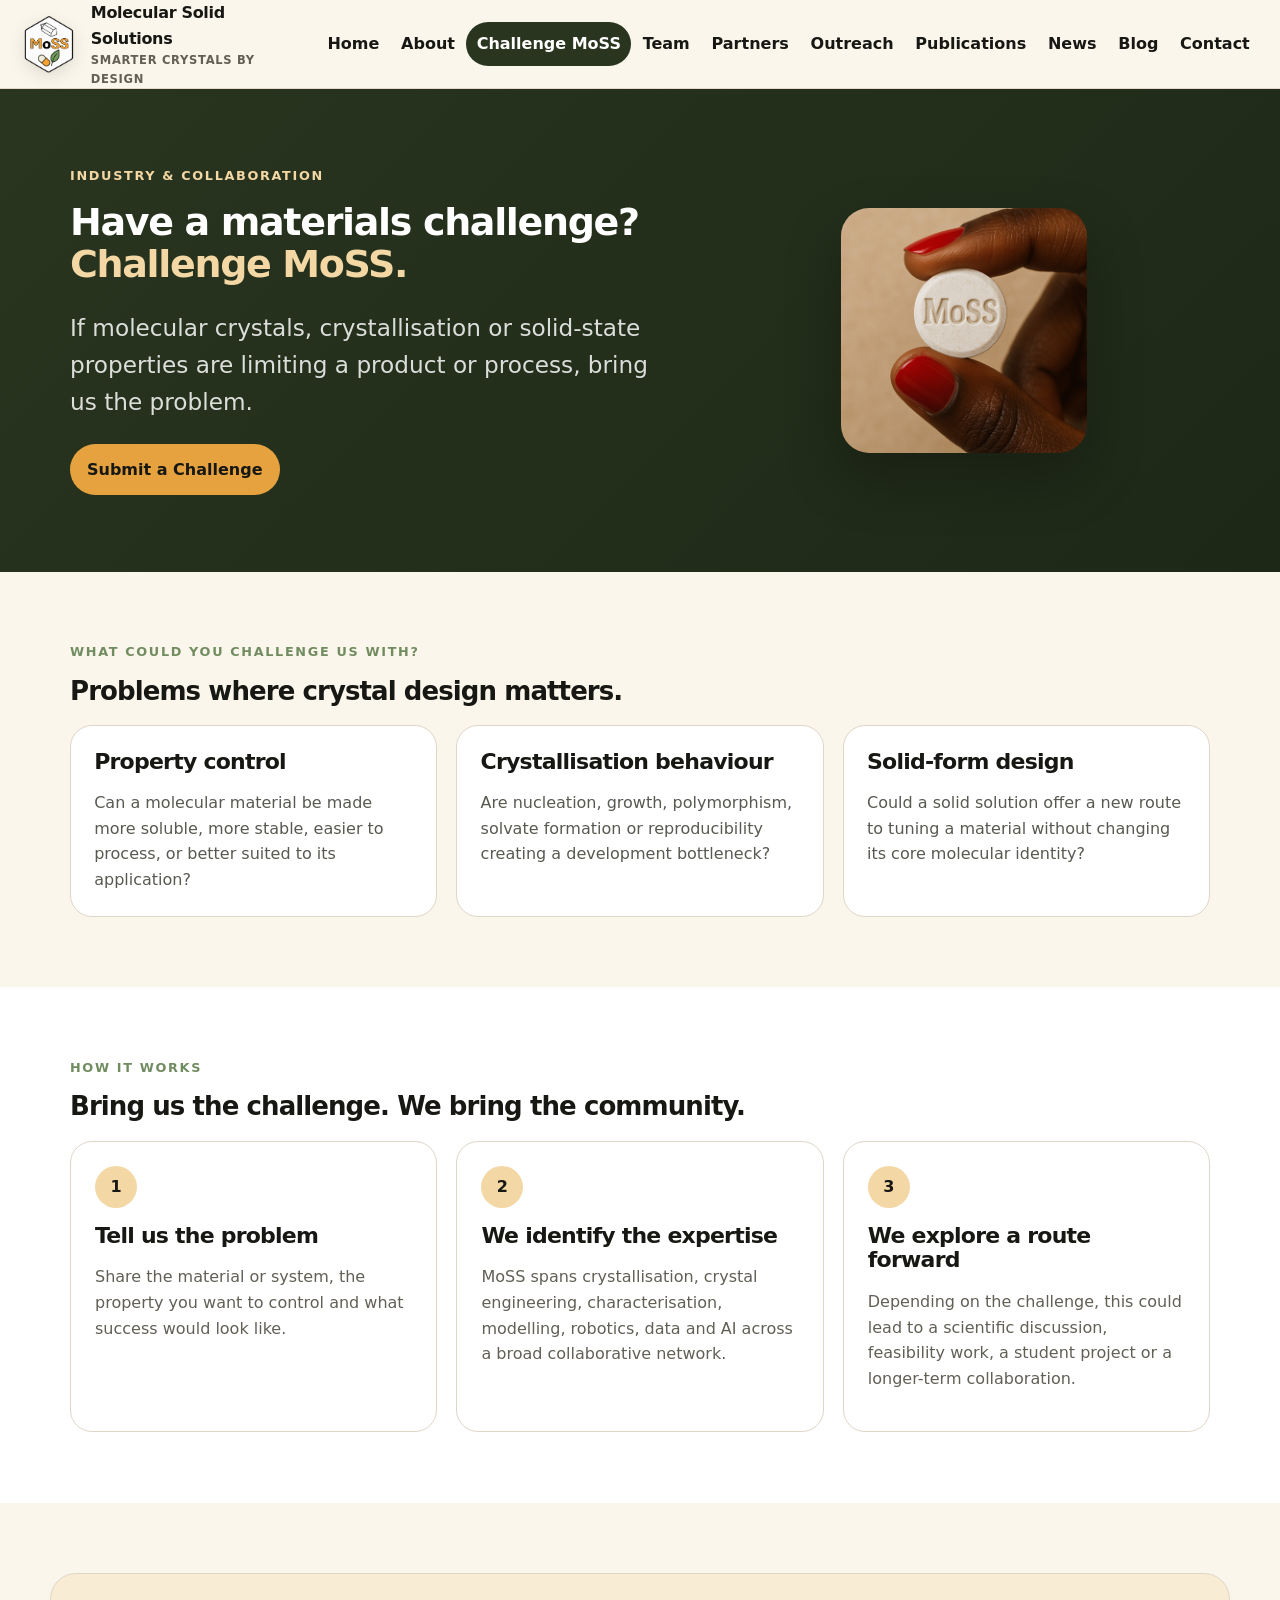
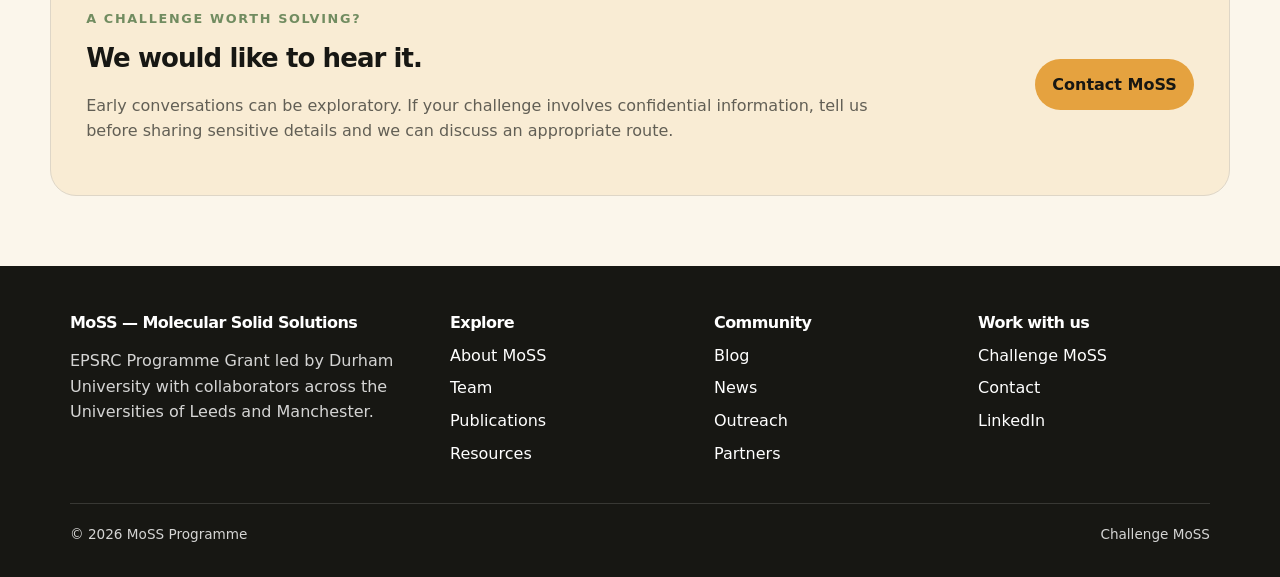
==== challenge.html @ 4984f0f9 "html ready" ====
<!doctype html>
<html lang="en">
<head>
  <meta charset="utf-8"><meta name="viewport" content="width=device-width, initial-scale=1">
  <meta name="description" content="Challenge MoSS: invite the Molecular Solid Solutions community to explore an industrial materials or crystallisation challenge.">
  <title>Challenge MoSS | Molecular Solid Solutions</title>
  <link rel="stylesheet" href="styles.css">
</head>
<body>
  <a class="skip-link" href="#main">Skip to content</a>
  <header class="site-header"><div class="nav-wrap">
    <a class="brand" href="index.html"><img class="brand-logo" src="assets/images/moss-hexagon-logo.png" alt="" width="62" height="64"><span class="brand-text">Molecular Solid Solutions<small>Smarter crystals by design</small></span></a>
    <button class="nav-toggle" type="button" aria-expanded="false" aria-controls="site-nav">Menu</button>
    <nav class="nav-links" id="site-nav" aria-label="Primary navigation"><a href="index.html">Home</a><a href="mossinfo.html">About</a><a aria-current="page" href="challenge.html">Challenge MoSS</a><a href="team.html">Team</a><a href="partners.html">Partners</a><a href="outreach.html">Outreach</a><a href="publications.html">Publications</a><a href="news.html">News</a><a href="blog.html">Blog</a><a href="contact.html">Contact</a></nav>
  </div></header>

  <main id="main">
    <section class="challenge-hero"><div class="container challenge-hero-grid"><div><p class="eyebrow">Industry & collaboration</p><h1>Have a materials challenge? <span>Challenge MoSS.</span></h1><p class="lead">If molecular crystals, crystallisation or solid-state properties are limiting a product or process, bring us the problem.</p><a class="btn orange" href="contact.html">Submit a Challenge</a></div><figure class="challenge-pill"><img src="assets/images/moss-tablet-community.png" alt="White MoSS tablet held by a dark-skinned hand"></figure></div></section>

    <section class="section"><div class="container"><p class="eyebrow">What could you challenge us with?</p><h2>Problems where crystal design matters.</h2><div class="grid-3">
      <article class="card"><h3>Property control</h3><p>Can a molecular material be made more soluble, more stable, easier to process, or better suited to its application?</p></article>
      <article class="card"><h3>Crystallisation behaviour</h3><p>Are nucleation, growth, polymorphism, solvate formation or reproducibility creating a development bottleneck?</p></article>
      <article class="card"><h3>Solid-form design</h3><p>Could a solid solution offer a new route to tuning a material without changing its core molecular identity?</p></article>
    </div></div></section>

    <section class="section alt"><div class="container"><p class="eyebrow">How it works</p><h2>Bring us the challenge. We bring the community.</h2><div class="process-grid">
      <article><div class="process-number">1</div><h3>Tell us the problem</h3><p>Share the material or system, the property you want to control and what success would look like.</p></article>
      <article><div class="process-number">2</div><h3>We identify the expertise</h3><p>MoSS spans crystallisation, crystal engineering, characterisation, modelling, robotics, data and AI across a broad collaborative network.</p></article>
      <article><div class="process-number">3</div><h3>We explore a route forward</h3><p>Depending on the challenge, this could lead to a scientific discussion, feasibility work, a student project or a longer-term collaboration.</p></article>
    </div></div></section>

    <section class="section"><div class="container challenge-callout"><div><p class="eyebrow">A challenge worth solving?</p><h2>We would like to hear it.</h2><p>Early conversations can be exploratory. If your challenge involves confidential information, tell us before sharing sensitive details and we can discuss an appropriate route.</p></div><a class="btn orange" href="contact.html">Contact MoSS</a></div></section>
  </main>

  <footer class="site-footer"><div class="container"><div class="footer-grid"><div><h3>MoSS — Molecular Solid Solutions</h3><p>EPSRC Programme Grant led by Durham University with collaborators across the Universities of Leeds and Manchester.</p></div><div><h3>Explore</h3><ul><li><a href="mossinfo.html">About MoSS</a></li><li><a href="team.html">Team</a></li><li><a href="publications.html">Publications</a></li><li><a href="resources.html">Resources</a></li></ul></div><div><h3>Community</h3><ul><li><a href="blog.html">Blog</a></li><li><a href="news.html">News</a></li><li><a href="outreach.html">Outreach</a></li><li><a href="partners.html">Partners</a></li></ul></div><div><h3>Work with us</h3><ul><li><a href="challenge.html">Challenge MoSS</a></li><li><a href="contact.html">Contact</a></li><li><a href="https://www.linkedin.com/company/molecular-solid-solutions" target="_blank" rel="noopener">LinkedIn</a></li></ul></div></div><div class="footer-bottom"><span>© <span data-year></span> MoSS Programme</span><span>Challenge MoSS</span></div></div></footer>
  <script src="script.js"></script>
</body>
</html>
---- styles.css ----
:root {
  --ink: #171713;
  --muted: #625f55;
  --paper: #fbf6eb;
  --white: #ffffff;
  --moss: #718c60;
  --moss-deep: #29351f;
  --sage: #dce5d4;
  --orange: #e5a23f;
  --orange-pale: #f3d7a4;
  --orange-soft: #f9ecd4;
  --line: #ded6c7;
  --shadow: 0 18px 45px rgba(23, 23, 19, 0.12);
  --radius: 22px;
  --max: 1180px;
}

* { box-sizing: border-box; }
html { scroll-behavior: smooth; }
body {
  margin: 0;
  font-family: Inter, ui-sans-serif, system-ui, -apple-system, BlinkMacSystemFont, "Segoe UI", sans-serif;
  color: var(--ink);
  background: var(--paper);
  line-height: 1.6;
  overflow-x: hidden;
}
img { max-width: 100%; display: block; }
a { color: var(--moss-deep); }
a:hover { color: var(--moss); }

.skip-link {
  position: absolute;
  left: -9999px;
  top: 0;
  z-index: 1000;
  background: var(--white);
  padding: 0.75rem 1rem;
}
.skip-link:focus { left: 1rem; top: 1rem; }

.site-header {
  position: sticky;
  top: 0;
  z-index: 50;
  background: rgba(251, 246, 235, 0.94);
  backdrop-filter: blur(14px);
  border-bottom: 1px solid rgba(222, 214, 199, 0.86);
}
.nav-wrap {
  max-width: var(--max);
  margin: 0 auto;
  padding: 0 1.25rem;
  min-height: 76px;
  display: flex;
  align-items: center;
  justify-content: space-between;
  gap: 1rem;
}
.brand {
  display: inline-flex;
  align-items: center;
  gap: 0.8rem;
  text-decoration: none;
  color: var(--ink);
  font-weight: 800;
  letter-spacing: -0.02em;
}
.brand-logo {
  width: 58px;
  height: 60px;
  object-fit: contain;
  flex: 0 0 auto;
  filter: drop-shadow(0 5px 8px rgba(23, 23, 19, 0.12));
}
.brand-text small {
  display: block;
  color: var(--muted);
  font-size: 0.72rem;
  font-weight: 650;
  letter-spacing: 0.06em;
  text-transform: uppercase;
}
.nav-links {
  display: flex;
  align-items: center;
  gap: 0.2rem;
}
.nav-links a {
  text-decoration: none;
  color: var(--ink);
  font-weight: 650;
  padding: 0.65rem 0.8rem;
  border-radius: 999px;
  font-size: 0.94rem;
}
.nav-links a:hover,
.nav-links a[aria-current="page"] {
  background: var(--orange-pale);
  color: var(--ink);
}
.nav-toggle {
  display: none;
  border: 1px solid var(--line);
  background: var(--white);
  border-radius: 12px;
  padding: 0.6rem 0.75rem;
  font: inherit;
  font-weight: 700;
}

main { overflow: hidden; }
.container { max-width: var(--max); margin: 0 auto; padding: 0 1.25rem; }
.section { padding: 5rem 0; }
.section-tight { padding: 3.2rem 0; }
.section.alt { background: var(--white); }
.eyebrow {
  margin: 0 0 0.9rem;
  color: var(--moss);
  font-size: 0.8rem;
  font-weight: 800;
  text-transform: uppercase;
  letter-spacing: 0.13em;
}
h1, h2, h3 {
  line-height: 1.12;
  letter-spacing: -0.035em;
  margin-top: 0;
}
h1 { font-size: clamp(3rem, 7vw, 6.5rem); margin-bottom: 1.2rem; }
h2 { font-size: clamp(2.2rem, 4vw, 4rem); margin-bottom: 1.2rem; }
h3 { font-size: 1.35rem; margin-bottom: 0.65rem; }
.lead {
  font-size: clamp(1.15rem, 2vw, 1.45rem);
  color: #4f5549;
  max-width: 800px;
}
.prose { max-width: 780px; }
.prose p { color: #50554a; }

.hero {
  min-height: calc(100vh - 76px);
  position: relative;
  display: grid;
  align-items: end;
  background: var(--moss-deep);
  color: white;
}
.hero::before {
  content: "";
  position: absolute;
  inset: 0;
  background-image:
    linear-gradient(180deg, rgba(23, 23, 19, 0.12) 0%, rgba(41, 53, 31, 0.24) 38%, rgba(23, 23, 19, 0.88) 100%),
    url("assets/images/team-cathedral.jpeg");
  background-position: center;
  background-size: cover;
}
.hero-content {
  position: relative;
  z-index: 1;
  width: 100%;
  max-width: var(--max);
  margin: 0 auto;
  padding: 6rem 1.25rem 4.4rem;
}
.hero h1 { max-width: 970px; }
.hero .lead { color: rgba(255,255,255,0.9); max-width: 760px; }
.hero-kicker {
  display: inline-flex;
  gap: 0.55rem;
  align-items: center;
  margin-bottom: 1.2rem;
  padding: 0.45rem 0.75rem;
  border: 1px solid rgba(255,255,255,0.28);
  border-radius: 999px;
  background: rgba(255,255,255,0.12);
  backdrop-filter: blur(8px);
  font-weight: 750;
  font-size: 0.82rem;
  letter-spacing: 0.05em;
  text-transform: uppercase;
}
.hero-actions { display: flex; gap: 0.8rem; flex-wrap: wrap; margin-top: 2rem; }
.btn {
  display: inline-flex;
  align-items: center;
  justify-content: center;
  gap: 0.45rem;
  min-height: 48px;
  padding: 0.75rem 1rem;
  border-radius: 999px;
  text-decoration: none;
  font-weight: 750;
  border: 1px solid transparent;
}
.btn.primary { background: var(--orange-pale); color: var(--ink); }
.btn.secondary { border-color: rgba(255,255,255,0.38); color: white; background: rgba(255,255,255,0.08); }
.btn.green { background: var(--moss-deep); color: white; }
.btn.green:hover { background: var(--moss); color: var(--ink); }
.btn.outline { border-color: var(--line); background: white; color: var(--moss-deep); }

.stats {
  display: grid;
  grid-template-columns: repeat(4, 1fr);
  gap: 1rem;
  margin-top: -1.5rem;
  position: relative;
  z-index: 2;
}
.stat {
  background: var(--white);
  border: 1px solid var(--line);
  border-radius: 18px;
  padding: 1.35rem;
  box-shadow: var(--shadow);
}
.stat strong { display: block; font-size: 1.8rem; color: var(--moss-deep); letter-spacing: -0.03em; }
.stat span { color: var(--muted); font-size: 0.92rem; }

.grid-2, .grid-3, .grid-4 { display: grid; gap: 1.2rem; }
.grid-2 { grid-template-columns: repeat(2, minmax(0,1fr)); }
.grid-3 { grid-template-columns: repeat(3, minmax(0,1fr)); }
.grid-4 { grid-template-columns: repeat(4, minmax(0,1fr)); }
.card {
  background: var(--white);
  border: 1px solid var(--line);
  border-radius: var(--radius);
  padding: 1.45rem;
}
.card.soft { background: var(--sage); border-color: transparent; }
.card p { color: #575a50; margin-bottom: 0; }
.card .number {
  width: 38px; height: 38px; border-radius: 10px; display: grid; place-items: center;
  background: var(--orange-pale); color: var(--ink); font-weight: 800; margin-bottom: 1rem;
}

.split {
  display: grid;
  grid-template-columns: 1.05fr 0.95fr;
  gap: 3rem;
  align-items: center;
}
.image-frame {
  border-radius: 28px;
  overflow: hidden;
  box-shadow: var(--shadow);
  background: var(--sage);
}
.image-frame img { width: 100%; height: 100%; object-fit: cover; }
.image-frame.landscape { aspect-ratio: 4 / 3; }
.image-frame.wide { aspect-ratio: 16 / 10; }
.image-frame.portrait { aspect-ratio: 4 / 5; }

.moss-intro { padding-bottom: 5rem; }
.community-card {
  overflow: hidden;
  border: 1px solid var(--line);
  border-radius: 28px;
  background: var(--paper);
  box-shadow: var(--shadow);
}
.community-photo { background: var(--sage); }
.community-photo img { width: 100%; height: auto; object-fit: contain; }
.community-copy { padding: clamp(1.5rem, 4vw, 3rem); }
.community-copy .prose { max-width: 900px; }
.moss-definition {
  display: grid;
  grid-template-columns: minmax(0, 0.85fr) minmax(520px, 1.15fr);
  gap: 3rem;
  align-items: center;
  margin-top: 2.25rem;
}
.moss-definition > div > p:last-child { max-width: 620px; color: var(--muted); font-size: 1.05rem; }
.moss-diagram {
  margin: 0;
  overflow: hidden;
  border: 1px solid var(--line);
  border-radius: 24px;
  background: var(--white);
  box-shadow: var(--shadow);
}
.moss-diagram img { width: 100%; height: auto; }
.project-aim { max-width: 940px; }
.wp-layout {
  display: grid;
  grid-template-columns: minmax(360px, 1fr) minmax(300px, 0.82fr);
  gap: 3.5rem;
  align-items: center;
  margin-top: 2.5rem;
}
.wp-figure {
  margin: 0;
  overflow: hidden;
  border: 1px solid var(--line);
  border-radius: 28px;
  background: var(--white);
  box-shadow: var(--shadow);
}
.wp-figure img { width: 100%; height: auto; }
.wp-list { display: grid; gap: 0.75rem; }
.wp-item {
  display: grid;
  grid-template-columns: 54px 1fr;
  gap: 0.9rem;
  align-items: start;
  padding: 0.9rem 0;
  border-bottom: 1px solid var(--line);
}
.wp-item:last-child { border-bottom: 0; }
.wp-item > span {
  display: grid;
  place-items: center;
  min-height: 38px;
  border-radius: 10px;
  background: var(--orange-pale);
  color: var(--ink);
  font-size: 0.8rem;
  font-weight: 850;
}
.wp-item h3 { margin: 0 0 0.25rem; font-size: 1.1rem; }
.wp-item p { margin: 0; color: var(--muted); font-size: 0.94rem; line-height: 1.45; }

.partner-groups { display: grid; gap: 1.15rem; }
.partner-group {
  padding: 1.4rem;
  border: 1px solid var(--line);
  border-radius: 20px;
  background: var(--white);
}
.partner-group h2, .partner-group h3 { margin-bottom: 0.65rem; }
.partner-group h2 { font-size: clamp(2rem, 3vw, 3rem); }
.partner-group p:last-child { margin-bottom: 0; color: var(--muted); }
.partner-feature {
  display: grid;
  grid-template-columns: minmax(0, 0.8fr) minmax(360px, 1.2fr);
  gap: 2rem;
  align-items: center;
}
.partner-logos {
  display: flex;
  flex-wrap: wrap;
  align-items: flex-start;
  justify-content: center;
  gap: 1.6rem 2rem;
}
.partner-logo-item {
  width: min(210px, 100%);
  margin: 0;
  display: grid;
  justify-items: center;
  gap: 0.7rem;
}
.partner-logo-frame {
  width: 100%;
  height: 96px;
  display: grid;
  place-items: center;
  padding: 0.35rem;
  overflow: hidden;
}
.partner-logo-frame-dark {
  padding: 0.8rem;
  border-radius: 12px;
  background: #14213d;
}
.partner-logo-item figcaption {
  max-width: 220px;
  color: var(--muted);
  font-size: 0.86rem;
  font-weight: 750;
  line-height: 1.35;
  text-align: center;
}
.partner-logo-frame img {
  display: block;
  width: auto;
  height: auto;
  max-width: 100%;
  max-height: 100%;
  object-fit: contain;
}
.partner-logo-frame .logo-astrazeneca {
  width: 100%;
  height: auto;
  max-width: 100%;
  max-height: 100%;
  object-fit: contain;
}
.funder-logos .partner-logo-item { width: min(300px, 100%); }
.funder-logos .partner-logo-frame { height: 150px; }
.funder-logos img { width: auto; height: 145px; max-height: 145px; }
.university-logos .partner-logo-item { width: min(175px, 100%); }
.university-logos .partner-logo-frame { height: 82px; }
.partner-category-grid {
  display: grid;
  grid-template-columns: repeat(2, minmax(0, 1fr));
  gap: 1.15rem;
}
.partner-category-grid .partner-group { display: grid; align-content: start; }
.infrastructure-logos, .council-logos { min-height: 170px; }
.infrastructure-logos .partner-logo-item { width: min(190px, 100%); }
.council-logos .partner-logo-item { width: min(285px, 100%); }
.council-logos .partner-logo-frame { height: 92px; }
.council-logos .partner-logo-frame img {
  width: 100%;
  height: auto;
  max-width: 100%;
  max-height: 100%;
  object-fit: contain;
}
.companies-group { grid-column: 1 / -1; }
.company-logos { justify-content: space-around; min-height: 170px; }
.company-logos .partner-logo-item { width: min(190px, 100%); }
.partner-category-grid h3 { min-height: 2.4rem; }
.partner-group .eyebrow { margin-bottom: 0.55rem; }
.partner-group > .partner-logos:last-child {
  margin-top: 1.2rem;
}
.partner-groups > .btn { justify-self: start; }

.gallery {
  display: grid;
  grid-template-columns: 1.2fr 0.8fr 0.8fr;
  grid-template-rows: 240px 240px;
  gap: 1rem;
}
.gallery figure {
  margin: 0;
  border-radius: 20px;
  overflow: hidden;
  position: relative;
  background: #ddd;
}
.gallery figure:first-child { grid-row: 1 / 3; }
.gallery img { width: 100%; height: 100%; object-fit: cover; }
.gallery figcaption {
  position: absolute;
  left: 0.8rem; bottom: 0.8rem;
  padding: 0.4rem 0.65rem;
  background: rgba(20,34,29,0.72);
  color: white;
  border-radius: 999px;
  font-size: 0.78rem;
  backdrop-filter: blur(8px);
}

.page-hero {
  padding: 6.5rem 0 3.5rem;
  background:
    radial-gradient(circle at 78% 12%, rgba(229,162,63,.28), transparent 30%),
    linear-gradient(180deg, var(--sage), var(--paper));
  border-bottom: 1px solid var(--line);
}
.page-hero h1 { font-size: clamp(3rem, 6vw, 5.7rem); }
.page-hero .lead { max-width: 820px; }

.outreach-intro { max-width: 860px; margin-bottom: 2.2rem; }
.outreach-activity-grid {
  display: grid;
  grid-template-columns: repeat(3, minmax(0, 1fr));
  gap: 1.25rem;
  align-items: stretch;
}
.outreach-card {
  display: flex;
  flex-direction: column;
  min-width: 0;
  overflow: hidden;
  border: 1px solid var(--line);
  border-radius: 24px;
  background: var(--white);
  box-shadow: 0 14px 36px rgba(23, 23, 19, 0.09);
}
.outreach-image { margin: 0; background: var(--sage); }
.outreach-image img {
  width: 100%;
  aspect-ratio: 4 / 3;
  object-fit: cover;
}
.outreach-image figcaption {
  padding: 0.55rem 1rem;
  border-bottom: 1px solid var(--line);
  background: var(--orange-soft);
  color: var(--muted);
  font-size: 0.76rem;
}
.outreach-card-body {
  display: flex;
  flex: 1;
  flex-direction: column;
  padding: 1.35rem;
}
.outreach-meta {
  display: flex;
  flex-wrap: wrap;
  gap: 0.45rem;
  margin-bottom: 1rem;
}
.outreach-meta span {
  padding: 0.34rem 0.6rem;
  border-radius: 999px;
  background: var(--sage);
  color: var(--moss-deep);
  font-size: 0.72rem;
  font-weight: 800;
  letter-spacing: 0.035em;
  text-transform: uppercase;
}
.outreach-card h3 { font-size: 1.55rem; }
.outreach-card p { margin-top: 0; color: var(--muted); }
.outreach-card .text-link {
  margin-top: auto;
  padding-top: 0.8rem;
  font-weight: 800;
  text-decoration-thickness: 1px;
  text-underline-offset: 0.2em;
}
.outreach-note {
  margin-top: auto !important;
  padding-top: 0.85rem;
  border-top: 1px solid var(--line);
  font-size: 0.88rem;
  font-weight: 700;
}
.outreach-contact {
  display: flex;
  align-items: end;
  justify-content: space-between;
  gap: 2rem;
}
.outreach-contact h2 { max-width: 760px; }
.outreach-contact p:not(.eyebrow) { max-width: 760px; color: var(--muted); }
.outreach-contact .btn { flex: 0 0 auto; }

.callout {
  padding: 1.5rem;
  border-left: 4px solid var(--orange);
  background: var(--orange-soft);
  border-radius: 0 16px 16px 0;
  color: #4f493f;
}

.team-list {
  display: grid;
  grid-template-columns: repeat(2, minmax(0, 1fr));
  gap: 0.8rem;
}
.person-row {
  display: flex;
  justify-content: space-between;
  align-items: baseline;
  gap: 1rem;
  background: white;
  border: 1px solid var(--line);
  border-radius: 14px;
  padding: 0.95rem 1rem;
}
.person-row strong { font-size: 1rem; }
.person-row span { color: var(--muted); font-size: 0.88rem; text-align: right; }

.pub-list { display: grid; gap: 1rem; }
.pub {
  background: white;
  border: 1px solid var(--line);
  border-radius: 18px;
  padding: 1.25rem 1.35rem;
}
.pub .meta { color: var(--moss); font-weight: 800; font-size: 0.78rem; letter-spacing: 0.06em; text-transform: uppercase; }
.pub h3 { margin: 0.35rem 0 0.45rem; }
.pub p { color: var(--muted); margin: 0; }
.pub a { display: inline-block; margin-top: 0.8rem; font-weight: 750; }

.contact-box {
  display: grid;
  grid-template-columns: 1.1fr .9fr;
  gap: 1.5rem;
  border-radius: 26px;
  padding: 2rem;
  background: var(--ink);
  color: white;
}
.contact-eyebrow { color: var(--orange-pale); }
.contact-box p { color: rgba(255,255,255,0.82); }
.contact-box a { color: white; }
.contact-details {
  display: grid;
  gap: 0.8rem;
  align-content: start;
}
.contact-item {
  border: 1px solid rgba(255,255,255,.18);
  background: rgba(255,255,255,.06);
  border-radius: 16px;
  padding: 1rem;
}
.contact-item small { display:block; color: rgba(255,255,255,.68); text-transform:uppercase; letter-spacing:.08em; font-weight:800; }
.project-manager-card {
  max-width: 480px;
  margin-top: 1.5rem;
  padding: 1.15rem 1.25rem;
  border: 1px solid rgba(255,255,255,.2);
  border-radius: 16px;
  background: rgba(255,255,255,.08);
}
.project-manager-card small {
  display: block;
  margin-bottom: 0.4rem;
  color: var(--orange-pale);
  font-weight: 800;
  letter-spacing: .08em;
  text-transform: uppercase;
}
.project-manager-card h3 { margin-bottom: 0.25rem; }
.project-manager-card p { margin: 0 0 0.35rem; }
.project-manager-card a { font-weight: 750; }
.project-manager-card.standalone {
  max-width: none;
  margin-top: 1.25rem;
  padding: 1.35rem 1.5rem;
  border: 0;
  background: var(--moss-deep);
  color: var(--white);
  box-shadow: var(--shadow);
}
.project-manager-card.standalone p { color: rgba(255,255,255,.8); }
.project-manager-card.standalone a { color: var(--white); }

.site-footer {
  background: var(--ink);
  color: rgba(255,255,255,.82);
  padding: 3rem 0 2rem;
}
.footer-grid {
  display: grid;
  grid-template-columns: 1.4fr 1fr 1fr;
  gap: 2rem;
}
.site-footer a { color: white; text-decoration: none; }
.site-footer a:hover { text-decoration: underline; }
.site-footer h3 { color: white; font-size: 1rem; }
.site-footer ul { list-style: none; padding: 0; margin: 0; display: grid; gap: 0.45rem; }
.footer-bottom {
  margin-top: 2.3rem;
  padding-top: 1.2rem;
  border-top: 1px solid rgba(255,255,255,.14);
  display:flex;
  justify-content:space-between;
  gap:1rem;
  font-size:.85rem;
}

@media (max-width: 900px) {
  .nav-toggle { display: inline-block; }
  .nav-links {
    display: none;
    position: absolute;
    top: 76px;
    left: 0;
    right: 0;
    background: var(--paper);
    padding: 0.8rem 1.25rem 1.1rem;
    border-bottom: 1px solid var(--line);
    flex-direction: column;
    align-items: stretch;
  }
  .nav-links.open { display: flex; }
  .nav-links a { border-radius: 12px; }
  .split, .contact-box, .wp-layout, .moss-definition, .partner-feature, .partner-category-grid { grid-template-columns: 1fr; }
  .companies-group { grid-column: auto; }
  .partner-category-grid h3 { min-height: 0; }
  .stats { grid-template-columns: repeat(2, 1fr); }
  .grid-3, .grid-4 { grid-template-columns: repeat(2, minmax(0,1fr)); }
  .outreach-activity-grid { grid-template-columns: repeat(2, minmax(0, 1fr)); }
  .outreach-card:last-child { grid-column: 1 / -1; }
  .gallery { grid-template-columns: 1fr 1fr; grid-template-rows: 280px 220px 220px; }
  .gallery figure:first-child { grid-column: 1/3; grid-row: auto; }
  .footer-grid { grid-template-columns: 1fr 1fr; }
}

@media (max-width: 620px) {
  .nav-wrap { padding: 0 0.75rem; }
  .brand { gap: 0.55rem; }
  .brand-logo { width: 50px; height: 52px; }
  .funder-logos .partner-logo-frame { height: 125px; }
  .funder-logos img { height: 120px; max-height: 120px; }
  .brand-text { font-size: 0.88rem; }
  .nav-toggle { padding: 0.5rem 0.6rem; font-size: 0.9rem; }
  .section { padding: 3.5rem 0; }
  .hero { min-height: 82vh; }
  .hero-content { padding-bottom: 2.7rem; }
  .hero-kicker { font-size: 0.69rem; letter-spacing: 0.03em; padding: 0.4rem 0.6rem; }
  .stats { grid-template-columns: 1fr; margin-top: 1.25rem; }
  .grid-2, .grid-3, .grid-4, .team-list { grid-template-columns: 1fr; }
  .outreach-activity-grid { grid-template-columns: 1fr; }
  .outreach-card:last-child { grid-column: auto; }
  .outreach-contact { align-items: flex-start; flex-direction: column; }
  .gallery { display: grid; grid-template-columns: 1fr; grid-template-rows: repeat(5, 240px); }
  .gallery figure:first-child { grid-column: auto; }
  .footer-grid { grid-template-columns: 1fr; }
  .footer-bottom { flex-direction: column; }
  .brand-text small { display: none; }
}

/* 2026 website expansion: quieter typography, blog/news/challenge pages */
h1 { font-size: clamp(2.6rem, 5vw, 4.7rem); }
h2 { font-size: clamp(1.9rem, 3vw, 3rem); }
h3 { font-size: 1.22rem; }
.page-hero { padding: 5rem 0 3rem; }
.page-hero h1 { font-size: clamp(2.7rem, 5vw, 4.35rem); }
.section { padding: 4.4rem 0; }
.nav-wrap { max-width: 1320px; }
.nav-links { gap: 0.08rem; }
.nav-links a { padding: 0.58rem 0.64rem; font-size: 0.86rem; white-space: nowrap; }
.nav-links a[href="challenge.html"] { background: var(--sage); color: var(--moss-deep); }
.nav-links a[href="challenge.html"]:hover,
.nav-links a[href="challenge.html"][aria-current="page"] { background: var(--moss-deep); color: white; }
.footer-grid { grid-template-columns: 1.5fr repeat(3, 1fr); }
.btn.orange { background: var(--orange); color: var(--ink); }
.btn.orange:hover { background: var(--orange-pale); color: var(--ink); }
.text-link { font-weight: 800; text-underline-offset: 0.2em; }
.source-note { margin-top: 1.4rem; color: var(--muted); font-size: 0.86rem; }

.home-hero {
  padding: 4.4rem 0 4.9rem;
  background:
    radial-gradient(circle at 85% 14%, rgba(229,162,63,.28), transparent 28%),
    radial-gradient(circle at 7% 90%, rgba(113,140,96,.20), transparent 28%),
    linear-gradient(180deg, #fffaf1, var(--paper));
  border-bottom: 1px solid var(--line);
}
.home-hero-grid {
  display: grid;
  grid-template-columns: minmax(0, 1.08fr) minmax(390px, .92fr);
  gap: 3.5rem;
  align-items: center;
}
.home-hero-copy h1 { margin-bottom: .75rem; max-width: 760px; }
.home-tagline {
  max-width: 760px;
  margin: 0 0 1.2rem;
  color: var(--moss-deep);
  font-size: clamp(1.45rem, 2.4vw, 2.05rem);
  line-height: 1.25;
  font-weight: 760;
  letter-spacing: -.025em;
}
.dark-kicker { color: var(--moss-deep); border-color: rgba(41,53,31,.18); background: rgba(255,255,255,.58); }
.pill-hero {
  margin: 0;
  overflow: hidden;
  border-radius: 30px;
  border: 1px solid var(--line);
  box-shadow: var(--shadow);
  background: var(--orange-soft);
  aspect-ratio: 1 / 1;
}
.pill-hero img { width: 100%; height: 100%; object-fit: cover; }
.home-hero + .container .stats { margin-top: -1.6rem; }

.impact-grid { display: grid; grid-template-columns: 1fr 1fr; gap: 1rem; }
.impact-card {
  min-height: 180px;
  padding: 1.35rem;
  border: 1px solid var(--line);
  border-radius: 20px;
  background: var(--white);
  box-shadow: 0 10px 28px rgba(23,23,19,.07);
}
.impact-card:nth-child(2), .impact-card:nth-child(3) { background: var(--sage); }
.impact-card span { display: block; margin-bottom: .7rem; color: var(--moss-deep); font-size: 1.15rem; font-weight: 850; }
.impact-card p { margin: 0; color: var(--muted); }
.statement-panel {
  padding: clamp(2rem, 5vw, 4.3rem);
  border-radius: 30px;
  background: var(--moss-deep);
  color: white;
  box-shadow: var(--shadow);
}
.statement-panel > p { margin: 0 0 .75rem; color: var(--orange-pale); font-weight: 800; }
.statement-panel h2 { max-width: 970px; margin-bottom: 1.8rem; color: white; }
.feature-grid { display: grid; grid-template-columns: 1.2fr .8fr .8fr; gap: 1.2rem; align-items: stretch; }
.feature-card {
  overflow: hidden;
  border: 1px solid var(--line);
  border-radius: 24px;
  background: var(--white);
  box-shadow: 0 12px 34px rgba(23,23,19,.08);
}
.feature-card-image img { width: 100%; aspect-ratio: 16 / 9; object-fit: cover; }
.feature-card-body { padding: 1.45rem; }
.feature-card-body h3 { font-size: 1.45rem; }
.feature-card-body p:not(.eyebrow) { color: var(--muted); }
.challenge-card { background: var(--orange-soft); }

.blog-feature {
  display: grid;
  grid-template-columns: minmax(330px, .9fr) minmax(0, 1.1fr);
  gap: 3rem;
  align-items: center;
}
.blog-feature-image {
  margin: 0;
  overflow: hidden;
  border-radius: 28px;
  border: 1px solid var(--line);
  box-shadow: var(--shadow);
  aspect-ratio: 1 / 1;
}
.blog-feature-image img { width: 100%; height: 100%; object-fit: cover; }
.blog-feature-copy { max-width: 700px; }
.blog-feature-copy .lead { font-style: italic; }

.news-list { display: grid; gap: 1.4rem; }
.news-item {
  display: grid;
  grid-template-columns: minmax(260px, .72fr) minmax(0, 1.28fr);
  gap: 2rem;
  overflow: hidden;
  border: 1px solid var(--line);
  border-radius: 24px;
  background: var(--white);
  box-shadow: 0 10px 30px rgba(23,23,19,.07);
}
.news-image { min-height: 300px; background: var(--sage); }
.news-image img { width: 100%; height: 100%; object-fit: cover; }
.news-copy { padding: 2rem 2rem 2rem 0; align-self: center; }
.news-copy h2 { font-size: clamp(1.6rem, 2.4vw, 2.35rem); }
.news-copy p:not(.eyebrow) { color: var(--muted); }

.challenge-hero {
  padding: 4.8rem 0;
  background: linear-gradient(135deg, var(--moss-deep), #1d2817);
  color: white;
}
.challenge-hero-grid { display: grid; grid-template-columns: 1.1fr .9fr; gap: 3rem; align-items: center; }
.challenge-hero h1 { max-width: 800px; }
.challenge-hero h1 span { color: var(--orange-pale); }
.challenge-hero .lead { color: rgba(255,255,255,.84); }
.challenge-hero .eyebrow { color: var(--orange-pale); }
.challenge-pill { margin: 0; overflow: hidden; border-radius: 28px; box-shadow: 0 25px 55px rgba(0,0,0,.25); aspect-ratio: 1 / 1; }
.challenge-pill img { width: 100%; height: 100%; object-fit: cover; }
.process-grid { display: grid; grid-template-columns: repeat(3, 1fr); gap: 1.2rem; }
.process-grid article { padding: 1.5rem; border: 1px solid var(--line); border-radius: 22px; background: var(--white); }
.process-grid article p { color: var(--muted); }
.process-number { width: 42px; height: 42px; display: grid; place-items: center; margin-bottom: 1rem; border-radius: 50%; background: var(--orange-pale); color: var(--ink); font-weight: 850; }
.challenge-callout { display: flex; align-items: center; justify-content: space-between; gap: 2rem; padding: 2.2rem; border: 1px solid var(--line); border-radius: 26px; background: var(--orange-soft); }
.challenge-callout > div { max-width: 800px; }
.challenge-callout p:not(.eyebrow) { color: var(--muted); }
.resource-status { display: inline-block; margin-top: .9rem; padding: .35rem .6rem; border-radius: 999px; background: var(--orange-soft); color: var(--moss-deep); font-size: .78rem; font-weight: 800; text-transform: uppercase; letter-spacing: .05em; }

@media (max-width: 1120px) {
  .brand-text small { display: none; }
  .brand-text { font-size: .92rem; }
  .brand-logo { width: 50px; height: 52px; }
  .nav-wrap { min-height: 68px; }
  .nav-links a { padding: .52rem .52rem; font-size: .8rem; }
}

@media (max-width: 900px) {
  .home-hero-grid, .blog-feature, .news-item, .challenge-hero-grid { grid-template-columns: 1fr; }
  .home-hero { padding-top: 3rem; }
  .pill-hero, .challenge-pill { max-width: 620px; width: 100%; justify-self: center; }
  .feature-grid { grid-template-columns: 1fr 1fr; }
  .feature-card-image { grid-column: 1 / -1; }
  .process-grid { grid-template-columns: 1fr; }
  .news-copy { padding: 0 1.5rem 1.7rem; }
  .news-image { min-height: 260px; }
  .footer-grid { grid-template-columns: 1fr 1fr; }
}

@media (max-width: 620px) {
  h1 { font-size: clamp(2.25rem, 11vw, 3.35rem); }
  h2 { font-size: clamp(1.7rem, 8vw, 2.35rem); }
  .page-hero h1 { font-size: clamp(2.3rem, 11vw, 3.4rem); }
  .home-hero { padding: 2.4rem 0 3.6rem; }
  .home-tagline { font-size: 1.35rem; }
  .impact-grid, .feature-grid { grid-template-columns: 1fr; }
  .feature-card-image { grid-column: auto; }
  .challenge-callout { align-items: flex-start; flex-direction: column; }
  .blog-feature { gap: 1.8rem; }
  .news-item { gap: 1rem; }
  .footer-grid { grid-template-columns: 1fr; }
}


/* Team directory, contact refinements, EPSRC lockup and event news */
.team-intro { margin-bottom: 2.2rem; }
.site-team { margin-top: 2rem; }
.site-team + .site-team { margin-top: 3.2rem; padding-top: 2.5rem; border-top: 1px solid var(--line); }
.site-team-heading { display: flex; align-items: end; justify-content: space-between; gap: 1rem; margin-bottom: 1.1rem; }
.site-team-heading .eyebrow { margin-bottom: .35rem; }
.site-team-heading h3 { margin: 0; font-size: clamp(1.7rem, 2.7vw, 2.5rem); }
.site-team-count { flex: 0 0 auto; padding: .38rem .68rem; border-radius: 999px; background: var(--orange-soft); color: var(--moss-deep); font-size: .78rem; font-weight: 850; }
.people-grid { display: grid; grid-template-columns: repeat(3, minmax(0, 1fr)); gap: .9rem; }
.person-card { min-width: 0; display: grid; grid-template-columns: 54px minmax(0,1fr); gap: .9rem; align-items: center; padding: 1rem; border: 1px solid var(--line); border-radius: 18px; background: var(--white); box-shadow: 0 8px 22px rgba(23,23,19,.045); }
.person-avatar { width: 54px; height: 54px; display: grid; place-items: center; border-radius: 50%; background: var(--sage); color: var(--moss-deep); font-weight: 900; letter-spacing: -.02em; }
.person-avatar-orange { background: var(--orange-pale); color: var(--ink); }
.person-card h4 { margin: 0 0 .15rem; font-size: 1rem; line-height: 1.2; }
.person-card p { margin: 0; color: var(--muted); font-size: .84rem; line-height: 1.35; }
.contact-lead-name { font-size: clamp(1.65rem, 2.6vw, 2.35rem); }
.email-obfuscated { display: inline-block; margin-top: .12rem; color: white; font-weight: 700; overflow-wrap: anywhere; }
.epsrc-lockup { width: min(660px, 100%); display: grid; grid-template-columns: minmax(0, 1fr) 255px; gap: 2rem; align-items: center; padding: .7rem 1rem; background: white; }
.epsrc-lockup-name { color: #292969; font-size: clamp(1.45rem, 2.4vw, 2.3rem); line-height: 1.18; font-weight: 650; letter-spacing: -.025em; }
.epsrc-lockup img { width: 255px; height: auto; object-fit: contain; }
.funder-logos .epsrc-lockup img { width: 255px; height: auto; max-height: none; }
.news-image-collage { display: grid; grid-template-columns: 1.3fr .7fr; grid-template-rows: 1fr 1fr; gap: 4px; min-height: 330px; }
.news-image-collage img { width: 100%; height: 100%; object-fit: cover; min-height: 0; }
.news-image-collage .news-main-photo { grid-row: 1 / 3; }
.event-news .news-copy p:not(.eyebrow) { max-width: 760px; }

@media (max-width: 900px) {
  .people-grid { grid-template-columns: repeat(2, minmax(0,1fr)); }
  .epsrc-lockup { grid-template-columns: 1fr 190px; }
  .epsrc-lockup img, .funder-logos .epsrc-lockup img { width: 190px; }
}
@media (max-width: 620px) {
  .people-grid { grid-template-columns: 1fr; }
  .site-team-heading { align-items: flex-start; flex-direction: column; }
  .epsrc-lockup { grid-template-columns: 1fr; gap: 1rem; justify-items: start; }
  .epsrc-lockup img, .funder-logos .epsrc-lockup img { width: 190px; }
  .news-image-collage { min-height: 300px; }
}


/* MoSS v3 typography, image fitting and directory refinements */
body { font-size: 16px; }
.home-hero-copy h1 { font-size: 38px; }
.page-hero h1, .challenge-hero h1 { font-size: 32px; }
h2 { font-size: 26px; }
h3 { font-size: 22px; }
.pill-hero { width: 70%; justify-self: end; }
.blog-feature { grid-template-columns: minmax(0, 1fr); }
.person-card { grid-template-columns: minmax(0, 1fr); }
.news-image { overflow: hidden; }
.news-image img { min-height: 300px; object-fit: cover; object-position: center; }
.news-image img[src*="presentation.jpeg"] { object-position: center 38%; }
.outreach-activity-grid { direction: ltr; }
@media (max-width: 900px) { .pill-hero { width: min(70%, 440px); justify-self: center; } }
@media (max-width: 620px) { .home-hero-copy h1 { font-size: 38px; } .page-hero h1, .challenge-hero h1 { font-size: 32px; } h2 { font-size: 26px; } h3 { font-size: 22px; } .pill-hero { width: min(70%, 360px); } }

.news-copy h2, .site-team-heading h3, .outreach-card h3, .feature-card-body h3 { font-size: 26px; }
.resource-feature, .science-visual { display: grid; grid-template-columns: minmax(190px, .45fr) minmax(0, 1fr); gap: 2.5rem; align-items: center; }
.resource-feature img, .science-visual img { width: 100%; max-height: 440px; border-radius: 24px; object-fit: cover; object-position: center; box-shadow: var(--shadow); }
.science-visual-section { background: var(--white); }
@media (max-width: 620px) { .resource-feature, .science-visual { grid-template-columns: 1fr; gap: 1.5rem; } .resource-feature img, .science-visual img { max-height: 360px; } }

.outreach-highlight { display: grid; grid-template-columns: minmax(200px, .5fr) minmax(0, 1fr); gap: 2rem; align-items: center; margin: 2rem 0 3rem; padding: 1.5rem; background: var(--orange-soft); border-radius: 24px; }
.outreach-highlight img { width: 100%; max-height: 320px; object-fit: cover; object-position: center; border-radius: 16px; }
.outreach-highlight h3 { font-size: 22px; }
@media (max-width: 620px) { .outreach-highlight { grid-template-columns: 1fr; } }

/* Final type scale corrections */
.challenge-hero h1 { font-size: 38px; }
.news-copy h2 { font-size: 26px; }
.site-team-heading h3, .outreach-card h3, .feature-card-body h3 { font-size: 22px; }
.contact-lead-name { font-size: 24px; }
@media (max-width: 620px) { .challenge-hero h1 { font-size: 38px; } }

/* Navigation and team-gallery refinements */
.nav-links a { font-size: 1rem; }
.gallery { grid-template-columns: repeat(3, minmax(0, 1fr)); grid-template-rows: 280px; }
.gallery figure:first-child { grid-row: auto; grid-column: auto; }
@media (max-width: 1120px) { .nav-links a { font-size: .925rem; } }
@media (max-width: 900px) { .gallery { grid-template-columns: repeat(2, minmax(0, 1fr)); grid-template-rows: 220px 220px; } }
@media (max-width: 620px) { .gallery { grid-template-columns: 1fr; grid-template-rows: repeat(3, 240px); } }

/* About page: show the package hexagon without a square card frame. */
.wp-figure { overflow: visible; border: 0; border-radius: 0; background: transparent; box-shadow: none; }
.wp-figure img { width: 100%; height: auto; }
.science-visual-photo { width: 100%; height: 440px; margin: 0; overflow: hidden; border-radius: 24px; box-shadow: var(--shadow); }
.science-visual-photo img { width: 100%; height: 100%; max-height: none; border-radius: 0; object-fit: cover; object-position: center; transform: scale(1.25); }
@media (max-width: 620px) { .science-visual-photo { height: 420px; } }

.challenge-pill { width: 50%; justify-self: center; }

.person-linkedin { color: inherit; text-decoration: none; }
.person-linkedin:hover, .person-linkedin:focus-visible { color: var(--moss); text-decoration: underline; text-underline-offset: .16em; }
.epsrc-lockup { display: block; width: min(620px, 100%); padding: 0; background: transparent; }
.epsrc-lockup img { display: block; width: 100%; height: auto; object-fit: contain; }
.partner-logo-item figcaption { display: none; }
.funder-logos .epsrc-lockup img { width: 100%; height: auto; }
.person-linkedin::after { content: "in"; display: inline-grid; place-items: center; width: 1.05rem; height: 1.05rem; margin-left: .4rem; border-radius: 3px; background: #0a66c2; color: white; font-size: .66rem; font-weight: 800; letter-spacing: -.04em; vertical-align: middle; }
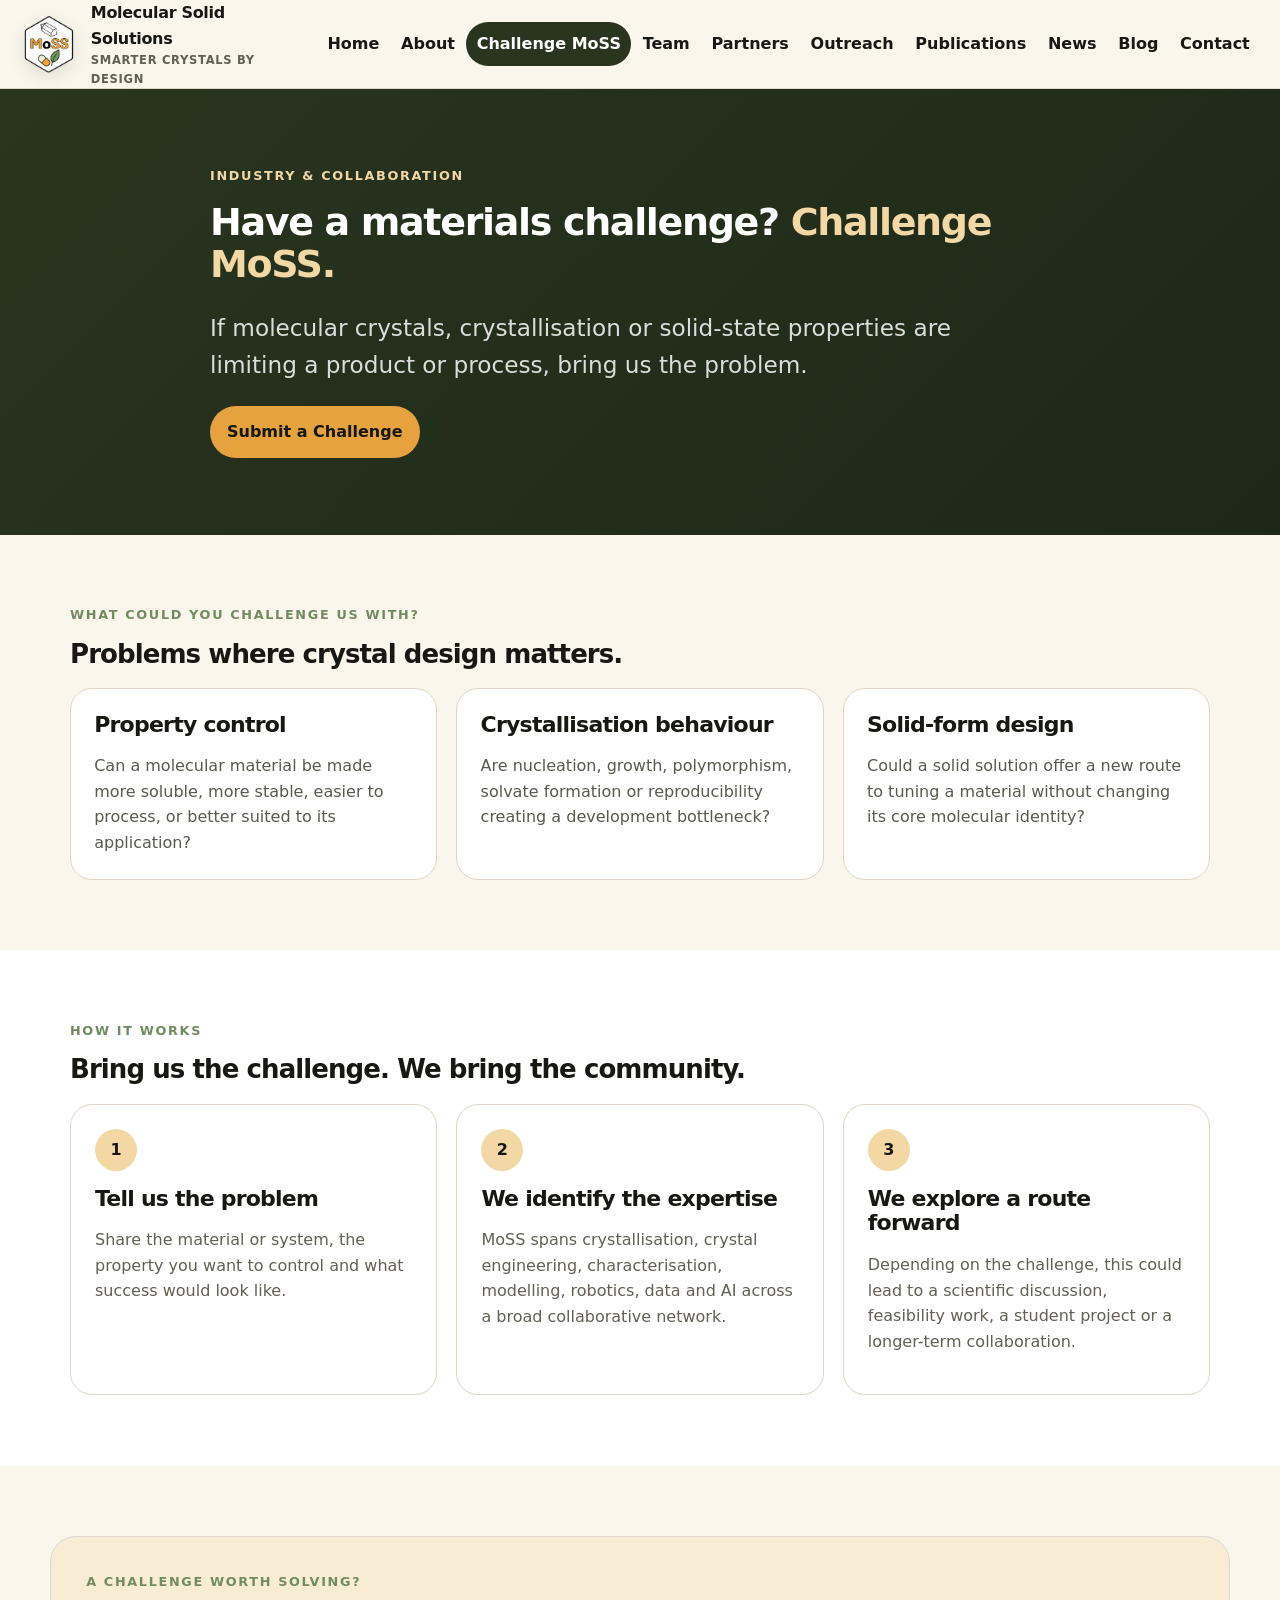
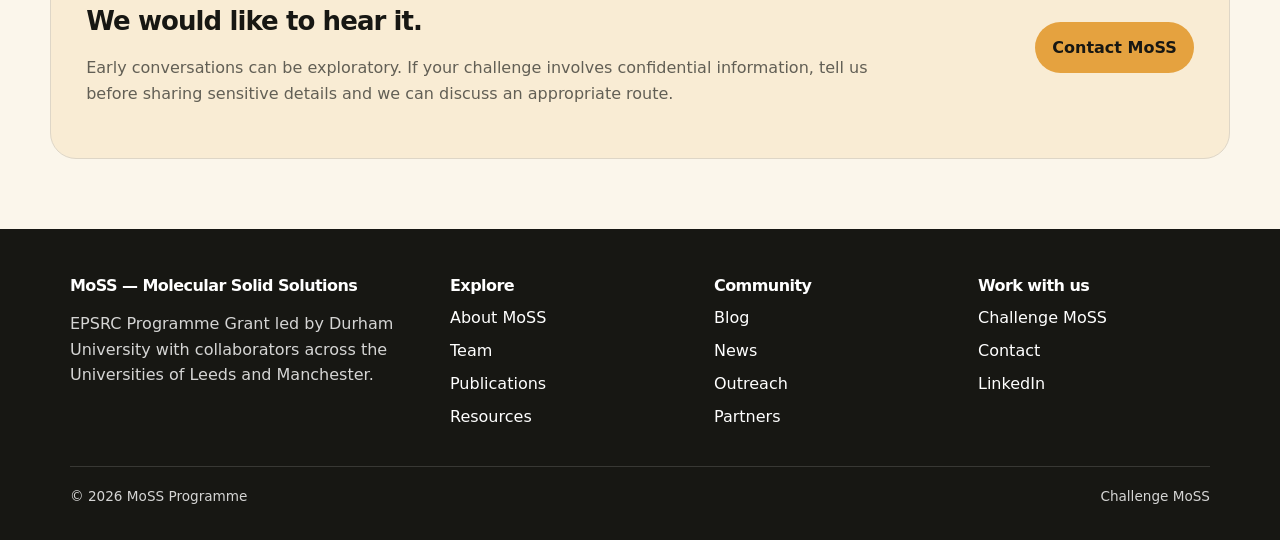
==== commit be2cf02b: "Update MoSS website content and imagery" ====
--- a/challenge.html
+++ b/challenge.html
@@ -15,7 +15,7 @@
   </div></header>
 
   <main id="main">
-    <section class="challenge-hero"><div class="container challenge-hero-grid"><div><p class="eyebrow">Industry & collaboration</p><h1>Have a materials challenge? <span>Challenge MoSS.</span></h1><p class="lead">If molecular crystals, crystallisation or solid-state properties are limiting a product or process, bring us the problem.</p><a class="btn orange" href="contact.html">Submit a Challenge</a></div><figure class="challenge-pill"><img src="assets/images/moss-tablet-community.png" alt="White MoSS tablet held by a dark-skinned hand"></figure></div></section>
+    <section class="challenge-hero"><div class="container challenge-hero-copy"><div><p class="eyebrow">Industry & collaboration</p><h1>Have a materials challenge? <span>Challenge MoSS.</span></h1><p class="lead">If molecular crystals, crystallisation or solid-state properties are limiting a product or process, bring us the problem.</p><a class="btn orange" href="contact.html">Submit a Challenge</a></div></div></section>
 
     <section class="section"><div class="container"><p class="eyebrow">What could you challenge us with?</p><h2>Problems where crystal design matters.</h2><div class="grid-3">
       <article class="card"><h3>Property control</h3><p>Can a molecular material be made more soluble, more stable, easier to process, or better suited to its application?</p></article>
--- a/styles.css
+++ b/styles.css
@@ -800,12 +800,14 @@
   align-items: center;
 }
 .blog-feature-image {
+  width: min(100%, 430px);
+  justify-self: end;
   margin: 0;
   overflow: hidden;
   border-radius: 28px;
   border: 1px solid var(--line);
   box-shadow: var(--shadow);
-  aspect-ratio: 1 / 1;
+  aspect-ratio: 4 / 3;
 }
 .blog-feature-image img { width: 100%; height: 100%; object-fit: cover; }
 .blog-feature-copy { max-width: 700px; }
@@ -833,13 +835,11 @@
   background: linear-gradient(135deg, var(--moss-deep), #1d2817);
   color: white;
 }
-.challenge-hero-grid { display: grid; grid-template-columns: 1.1fr .9fr; gap: 3rem; align-items: center; }
+.challenge-hero-copy { max-width: 900px; }
 .challenge-hero h1 { max-width: 800px; }
 .challenge-hero h1 span { color: var(--orange-pale); }
 .challenge-hero .lead { color: rgba(255,255,255,.84); }
 .challenge-hero .eyebrow { color: var(--orange-pale); }
-.challenge-pill { margin: 0; overflow: hidden; border-radius: 28px; box-shadow: 0 25px 55px rgba(0,0,0,.25); aspect-ratio: 1 / 1; }
-.challenge-pill img { width: 100%; height: 100%; object-fit: cover; }
 .process-grid { display: grid; grid-template-columns: repeat(3, 1fr); gap: 1.2rem; }
 .process-grid article { padding: 1.5rem; border: 1px solid var(--line); border-radius: 22px; background: var(--white); }
 .process-grid article p { color: var(--muted); }
@@ -858,9 +858,9 @@
 }
 
 @media (max-width: 900px) {
-  .home-hero-grid, .blog-feature, .news-item, .challenge-hero-grid { grid-template-columns: 1fr; }
+  .home-hero-grid, .blog-feature, .news-item { grid-template-columns: 1fr; }
   .home-hero { padding-top: 3rem; }
-  .pill-hero, .challenge-pill { max-width: 620px; width: 100%; justify-self: center; }
+  .pill-hero { max-width: 620px; width: 100%; justify-self: center; }
   .feature-grid { grid-template-columns: 1fr 1fr; }
   .feature-card-image { grid-column: 1 / -1; }
   .process-grid { grid-template-columns: 1fr; }
@@ -930,7 +930,6 @@
 h2 { font-size: 26px; }
 h3 { font-size: 22px; }
 .pill-hero { width: 70%; justify-self: end; }
-.blog-feature { grid-template-columns: minmax(0, 1fr); }
 .person-card { grid-template-columns: minmax(0, 1fr); }
 .news-image { overflow: hidden; }
 .news-image img { min-height: 300px; object-fit: cover; object-position: center; }
@@ -972,11 +971,10 @@
 .science-visual-photo img { width: 100%; height: 100%; max-height: none; border-radius: 0; object-fit: cover; object-position: center; transform: scale(1.25); }
 @media (max-width: 620px) { .science-visual-photo { height: 420px; } }
 
-.challenge-pill { width: 50%; justify-self: center; }
 
 .person-linkedin { color: inherit; text-decoration: none; }
 .person-linkedin:hover, .person-linkedin:focus-visible { color: var(--moss); text-decoration: underline; text-underline-offset: .16em; }
-.epsrc-lockup { display: block; width: min(620px, 100%); padding: 0; background: transparent; }
+.epsrc-lockup { display: block; width: min(620px, 100%); padding: 1rem; background: #fff; border-radius: 14px; }
 .epsrc-lockup img { display: block; width: 100%; height: auto; object-fit: contain; }
 .partner-logo-item figcaption { display: none; }
 .funder-logos .epsrc-lockup img { width: 100%; height: auto; }
